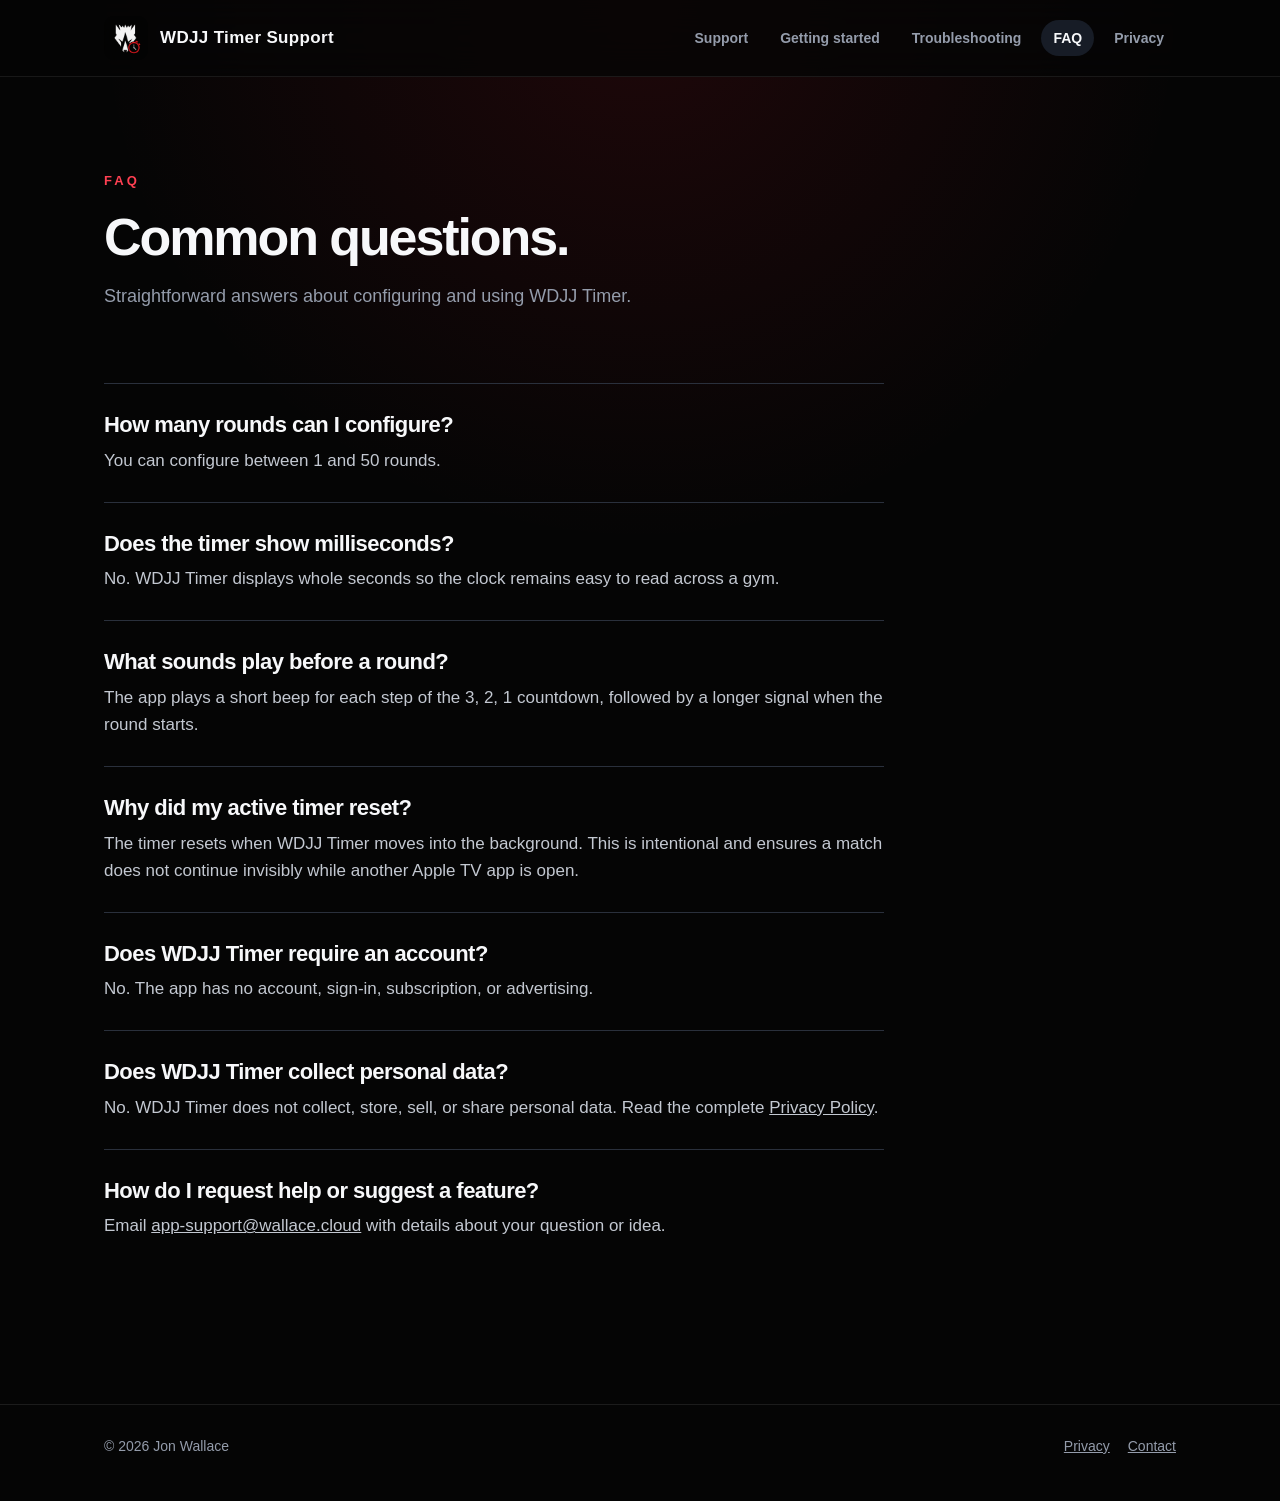
==== faq.html @ 1fcd08f4 "Create WDJJ Timer support site" ====
<!doctype html>
<html lang="en">
  <head>
    <meta charset="utf-8">
    <meta name="viewport" content="width=device-width, initial-scale=1">
    <meta name="description" content="Frequently asked questions about WDJJ Timer for Apple TV.">
    <meta name="theme-color" content="#050505">
    <title>FAQ · WDJJ Timer Support</title>
    <link rel="icon" href="assets/app-icon.png">
    <link rel="stylesheet" href="styles.css">
  </head>
  <body>
    <header class="site-header"><nav class="nav" aria-label="Primary navigation"><a class="brand" href="index.html"><img src="assets/app-icon.png" alt="">WDJJ Timer Support</a><div class="nav-links"><a href="index.html">Support</a><a href="getting-started.html">Getting started</a><a href="troubleshooting.html">Troubleshooting</a><a aria-current="page" href="faq.html">FAQ</a><a href="privacy.html">Privacy</a></div></nav></header>
    <main>
      <div class="page-intro"><p class="eyebrow">FAQ</p><h1>Common questions.</h1><p class="lead">Straightforward answers about configuring and using WDJJ Timer.</p></div>
      <article class="prose" style="max-width: 780px; padding-bottom: 96px">
        <div class="faq-item"><h2>How many rounds can I configure?</h2><p>You can configure between 1 and 50 rounds.</p></div>
        <div class="faq-item"><h2>Does the timer show milliseconds?</h2><p>No. WDJJ Timer displays whole seconds so the clock remains easy to read across a gym.</p></div>
        <div class="faq-item"><h2>What sounds play before a round?</h2><p>The app plays a short beep for each step of the 3, 2, 1 countdown, followed by a longer signal when the round starts.</p></div>
        <div class="faq-item"><h2>Why did my active timer reset?</h2><p>The timer resets when WDJJ Timer moves into the background. This is intentional and ensures a match does not continue invisibly while another Apple TV app is open.</p></div>
        <div class="faq-item"><h2>Does WDJJ Timer require an account?</h2><p>No. The app has no account, sign-in, subscription, or advertising.</p></div>
        <div class="faq-item"><h2>Does WDJJ Timer collect personal data?</h2><p>No. WDJJ Timer does not collect, store, sell, or share personal data. Read the complete <a href="privacy.html">Privacy Policy</a>.</p></div>
        <div class="faq-item"><h2>How do I request help or suggest a feature?</h2><p>Email <a href="mailto:app-support@wallace.cloud?subject=WDJJ%20Timer%20Support">app-support@wallace.cloud</a> with details about your question or idea.</p></div>
      </article>
    </main>
    <footer class="site-footer"><div class="footer-inner"><span>© 2026 Jon Wallace</span><div class="footer-links"><a href="privacy.html">Privacy</a><a href="mailto:app-support@wallace.cloud?subject=WDJJ%20Timer%20Support">Contact</a></div></div></footer>
  </body>
</html>
---- styles.css ----
:root {
  color-scheme: dark;
  --bg: #050505;
  --surface: #10141c;
  --surface-strong: #171c26;
  --line: #2a303c;
  --muted: #949cab;
  --text: #f7f8fa;
  --red: #ed1b2f;
  --red-bright: #ff4052;
  --green: #54e08b;
  --max: 1120px;
}

* {
  box-sizing: border-box;
}

html {
  scroll-behavior: smooth;
}

body {
  background:
    radial-gradient(circle at 50% 0%, rgba(237, 27, 47, 0.11), transparent 34rem),
    var(--bg);
  color: var(--text);
  font-family: -apple-system, BlinkMacSystemFont, "Segoe UI", sans-serif;
  line-height: 1.6;
  margin: 0;
  min-height: 100vh;
}

a {
  color: inherit;
}

.site-header {
  backdrop-filter: blur(18px);
  background: rgba(5, 5, 5, 0.82);
  border-bottom: 1px solid rgba(255, 255, 255, 0.08);
  position: sticky;
  top: 0;
  z-index: 10;
}

.nav {
  align-items: center;
  display: flex;
  gap: 28px;
  justify-content: space-between;
  margin: 0 auto;
  max-width: var(--max);
  min-height: 76px;
  padding: 12px 24px;
}

.brand {
  align-items: center;
  display: inline-flex;
  font-size: 17px;
  font-weight: 800;
  gap: 12px;
  letter-spacing: 0.02em;
  text-decoration: none;
}

.brand img {
  border-radius: 11px;
  height: 44px;
  width: 44px;
}

.nav-links {
  align-items: center;
  display: flex;
  flex-wrap: wrap;
  gap: 8px;
  justify-content: flex-end;
}

.nav-links a {
  border-radius: 999px;
  color: var(--muted);
  font-size: 14px;
  font-weight: 700;
  padding: 7px 12px;
  text-decoration: none;
}

.nav-links a:hover,
.nav-links a[aria-current="page"] {
  background: var(--surface-strong);
  color: var(--text);
}

main {
  margin: 0 auto;
  max-width: var(--max);
  padding: 0 24px;
}

.hero {
  align-items: center;
  display: grid;
  gap: 64px;
  grid-template-columns: 1.05fr 0.95fr;
  min-height: 610px;
  padding: 76px 0 68px;
}

.eyebrow {
  color: var(--red-bright);
  font-size: 13px;
  font-weight: 900;
  letter-spacing: 0.24em;
  margin: 0 0 18px;
  text-transform: uppercase;
}

h1,
h2,
h3,
p {
  margin-top: 0;
}

h1 {
  font-size: clamp(44px, 7vw, 78px);
  letter-spacing: -0.055em;
  line-height: 0.98;
  margin-bottom: 24px;
}

.hero-copy {
  color: #bbc1cc;
  font-size: 20px;
  max-width: 590px;
}

.actions {
  display: flex;
  flex-wrap: wrap;
  gap: 12px;
  margin-top: 34px;
}

.button {
  align-items: center;
  background: var(--red);
  border: 1px solid var(--red-bright);
  border-radius: 12px;
  display: inline-flex;
  font-size: 15px;
  font-weight: 850;
  justify-content: center;
  min-height: 48px;
  padding: 0 20px;
  text-decoration: none;
}

.button:hover {
  background: var(--red-bright);
}

.button.secondary {
  background: var(--surface);
  border-color: var(--line);
}

.button.secondary:hover {
  background: var(--surface-strong);
  border-color: #485162;
}

.timer-panel {
  background:
    linear-gradient(135deg, rgba(237, 27, 47, 0.1), transparent 38%),
    var(--surface);
  border: 1px solid rgba(237, 27, 47, 0.35);
  border-radius: 28px;
  box-shadow: 0 35px 90px rgba(0, 0, 0, 0.5);
  min-height: 380px;
  overflow: hidden;
  padding: 46px 34px;
  position: relative;
  text-align: center;
}

.timer-panel::before,
.timer-panel::after {
  background: var(--red);
  content: "";
  height: 4px;
  left: 34%;
  position: absolute;
  right: 34%;
}

.timer-panel::before {
  top: 0;
}

.timer-panel::after {
  bottom: 0;
}

.timer-mark {
  height: 320px;
  left: 50%;
  opacity: 0.08;
  position: absolute;
  top: 50%;
  transform: translate(-50%, -50%);
  width: 320px;
}

.timer-round,
.timer-value,
.timer-bars {
  position: relative;
}

.timer-round {
  color: var(--red-bright);
  font-size: 15px;
  font-weight: 900;
  letter-spacing: 0.26em;
  margin-top: 48px;
}

.timer-value {
  font-size: clamp(68px, 8vw, 100px);
  font-variant-numeric: tabular-nums;
  font-weight: 780;
  letter-spacing: -0.07em;
  line-height: 1.1;
  margin: 16px 0 35px;
}

.timer-bars {
  display: flex;
  gap: 8px;
  justify-content: center;
}

.timer-bars span {
  background: #353b46;
  border-radius: 2px;
  height: 7px;
  transform: skewX(-20deg);
  width: 38px;
}

.timer-bars .done {
  background: rgba(237, 27, 47, 0.6);
}

.timer-bars .current {
  background: var(--red-bright);
  box-shadow: 0 0 18px rgba(237, 27, 47, 0.8);
  transform: skewX(-20deg) scaleY(1.35);
}

.section {
  border-top: 1px solid rgba(255, 255, 255, 0.09);
  padding: 76px 0;
}

.section-heading {
  max-width: 700px;
}

.section-heading h2,
.page-intro h1 {
  font-size: clamp(34px, 5vw, 52px);
  letter-spacing: -0.04em;
  line-height: 1.05;
  margin-bottom: 18px;
}

.section-heading p,
.page-intro .lead {
  color: var(--muted);
  font-size: 18px;
}

.card-grid {
  display: grid;
  gap: 18px;
  grid-template-columns: repeat(3, 1fr);
  margin-top: 38px;
}

.card {
  background: linear-gradient(145deg, var(--surface-strong), var(--surface));
  border: 1px solid var(--line);
  border-radius: 18px;
  min-height: 220px;
  padding: 28px;
  text-decoration: none;
  transition: border-color 160ms ease, transform 160ms ease;
}

a.card:hover {
  border-color: rgba(237, 27, 47, 0.75);
  transform: translateY(-3px);
}

.card-number {
  color: var(--red-bright);
  display: block;
  font-size: 13px;
  font-weight: 900;
  letter-spacing: 0.18em;
  margin-bottom: 44px;
}

.card h3 {
  font-size: 22px;
  line-height: 1.2;
  margin-bottom: 10px;
}

.card p {
  color: var(--muted);
  margin-bottom: 0;
}

.support-strip {
  align-items: center;
  background: linear-gradient(110deg, rgba(237, 27, 47, 0.2), rgba(16, 20, 28, 0.9));
  border: 1px solid rgba(237, 27, 47, 0.35);
  border-radius: 22px;
  display: flex;
  gap: 28px;
  justify-content: space-between;
  padding: 34px;
}

.support-strip h2 {
  font-size: 28px;
  margin-bottom: 4px;
}

.support-strip p {
  color: #bdc3ce;
  margin-bottom: 0;
}

.page-intro {
  max-width: 780px;
  padding: 94px 0 54px;
}

.content-layout {
  display: grid;
  gap: 60px;
  grid-template-columns: 230px minmax(0, 720px);
  padding-bottom: 96px;
}

.toc {
  align-self: start;
  border-left: 2px solid var(--line);
  padding-left: 18px;
  position: sticky;
  top: 112px;
}

.toc strong {
  display: block;
  font-size: 13px;
  letter-spacing: 0.16em;
  margin-bottom: 12px;
  text-transform: uppercase;
}

.toc a {
  color: var(--muted);
  display: block;
  font-size: 14px;
  padding: 5px 0;
  text-decoration: none;
}

.toc a:hover {
  color: var(--text);
}

.prose section {
  border-top: 1px solid var(--line);
  padding: 38px 0;
  scroll-margin-top: 100px;
}

.prose section:first-child {
  border-top: 0;
  padding-top: 0;
}

.prose h2 {
  font-size: 29px;
  letter-spacing: -0.025em;
  line-height: 1.2;
}

.prose h3 {
  font-size: 20px;
  margin-bottom: 8px;
  margin-top: 30px;
}

.prose p,
.prose li {
  color: #c3c8d1;
  font-size: 17px;
}

.prose li + li {
  margin-top: 9px;
}

.steps {
  counter-reset: steps;
  list-style: none;
  padding: 0;
}

.steps li {
  background: var(--surface);
  border: 1px solid var(--line);
  border-radius: 15px;
  counter-increment: steps;
  margin-top: 12px;
  padding: 20px 20px 20px 66px;
  position: relative;
}

.steps li::before {
  align-items: center;
  background: var(--red);
  border-radius: 10px;
  color: white;
  content: counter(steps);
  display: flex;
  font-size: 14px;
  font-weight: 900;
  height: 34px;
  justify-content: center;
  left: 18px;
  position: absolute;
  top: 17px;
  width: 34px;
}

.callout {
  background: rgba(84, 224, 139, 0.07);
  border: 1px solid rgba(84, 224, 139, 0.28);
  border-radius: 14px;
  color: #d5f9e3;
  margin: 24px 0;
  padding: 18px 20px;
}

.faq-item {
  border-top: 1px solid var(--line);
  padding: 28px 0;
}

.faq-item h2 {
  font-size: 22px;
  margin-bottom: 8px;
}

.faq-item p {
  color: #c3c8d1;
  margin-bottom: 0;
}

.meta {
  color: var(--muted);
  font-size: 14px;
}

.site-footer {
  border-top: 1px solid rgba(255, 255, 255, 0.09);
  color: var(--muted);
  margin-top: 40px;
}

.footer-inner {
  display: flex;
  font-size: 14px;
  gap: 24px;
  justify-content: space-between;
  margin: 0 auto;
  max-width: var(--max);
  padding: 30px 24px 44px;
}

.footer-links {
  display: flex;
  flex-wrap: wrap;
  gap: 18px;
}

.footer-links a:hover {
  color: var(--text);
}

@media (max-width: 850px) {
  .nav {
    align-items: flex-start;
    flex-direction: column;
    gap: 8px;
  }

  .nav-links {
    justify-content: flex-start;
  }

  .hero {
    gap: 44px;
    grid-template-columns: 1fr;
    padding-top: 58px;
  }

  .timer-panel {
    min-height: 340px;
  }

  .card-grid {
    grid-template-columns: 1fr;
  }

  .card {
    min-height: 0;
  }

  .card-number {
    margin-bottom: 28px;
  }

  .content-layout {
    grid-template-columns: 1fr;
  }

  .toc {
    display: none;
  }
}

@media (max-width: 600px) {
  main {
    padding: 0 18px;
  }

  .nav {
    padding-left: 18px;
    padding-right: 18px;
  }

  .nav-links {
    gap: 2px;
  }

  .nav-links a {
    font-size: 13px;
    padding: 6px 8px;
  }

  .hero-copy {
    font-size: 18px;
  }

  .timer-panel {
    padding-left: 18px;
    padding-right: 18px;
  }

  .support-strip,
  .footer-inner {
    align-items: flex-start;
    flex-direction: column;
  }
}

@media (prefers-reduced-motion: reduce) {
  html {
    scroll-behavior: auto;
  }

  .card {
    transition: none;
  }
}
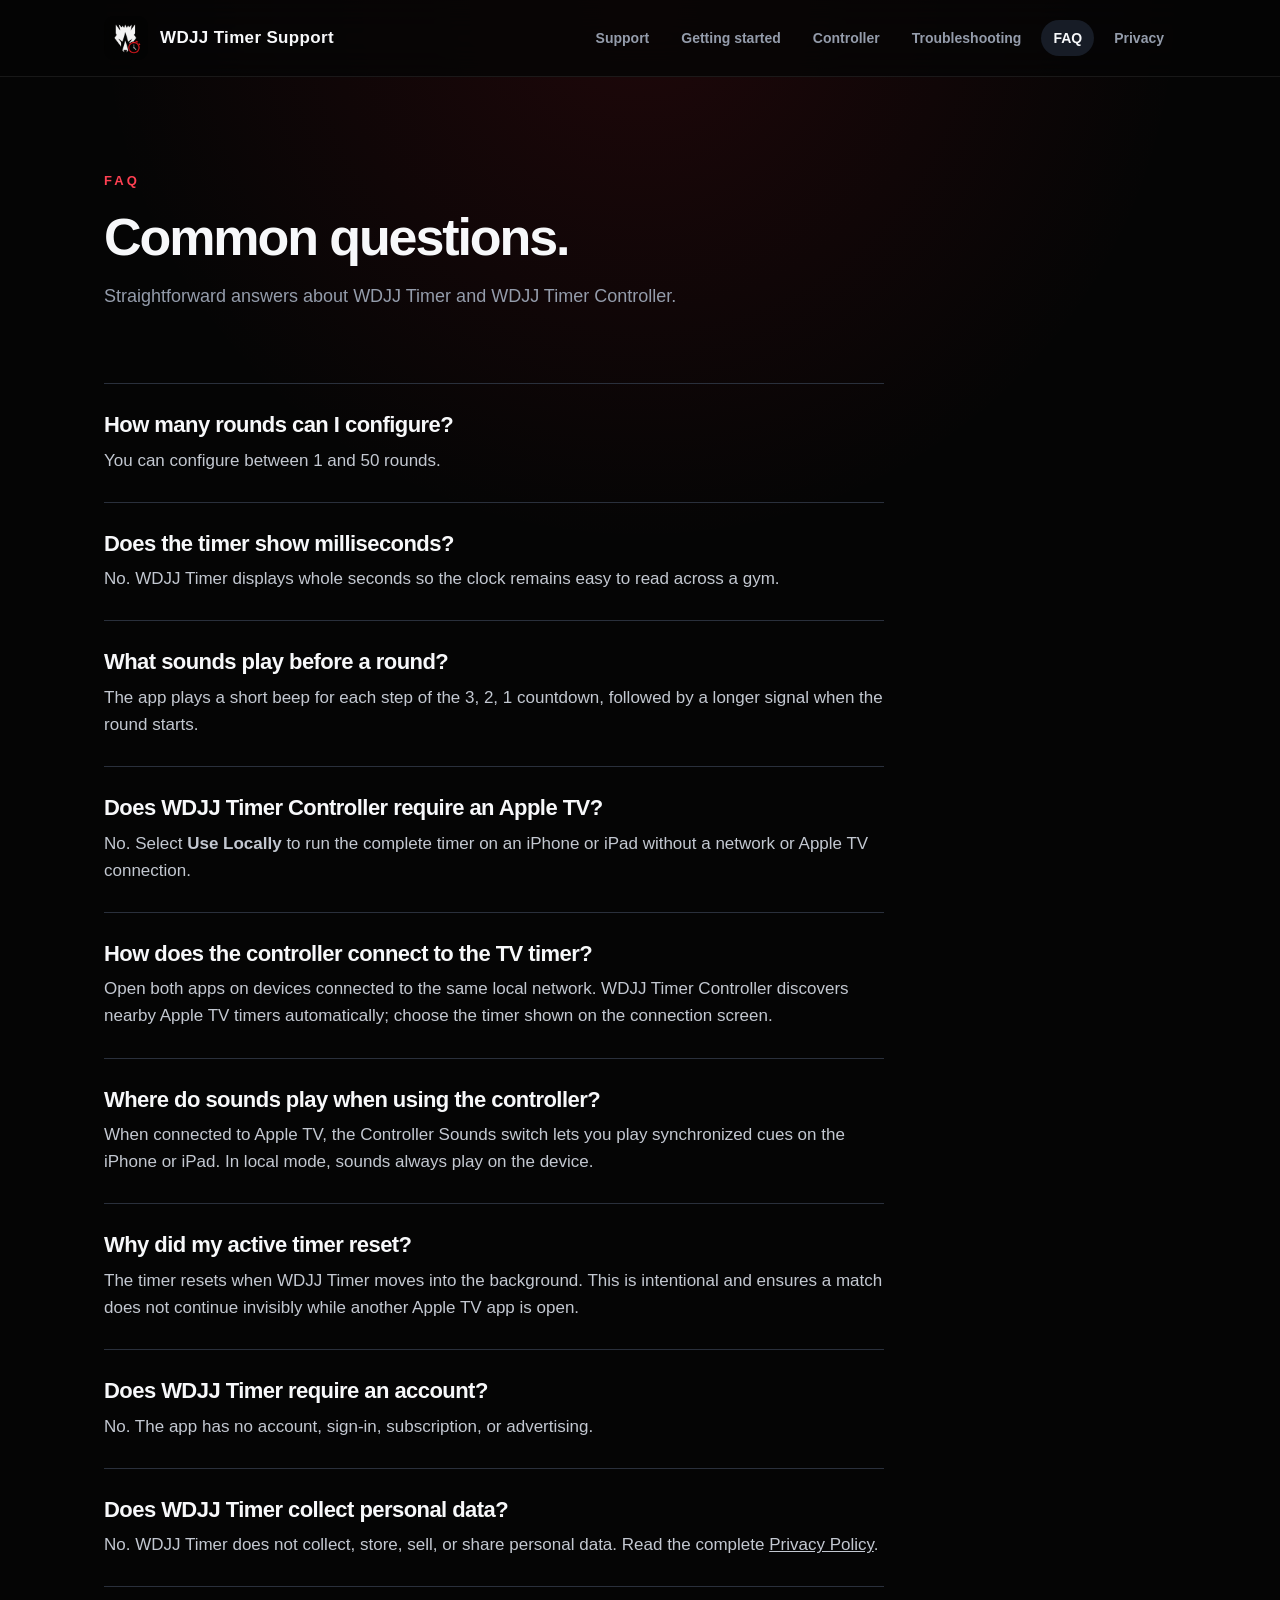
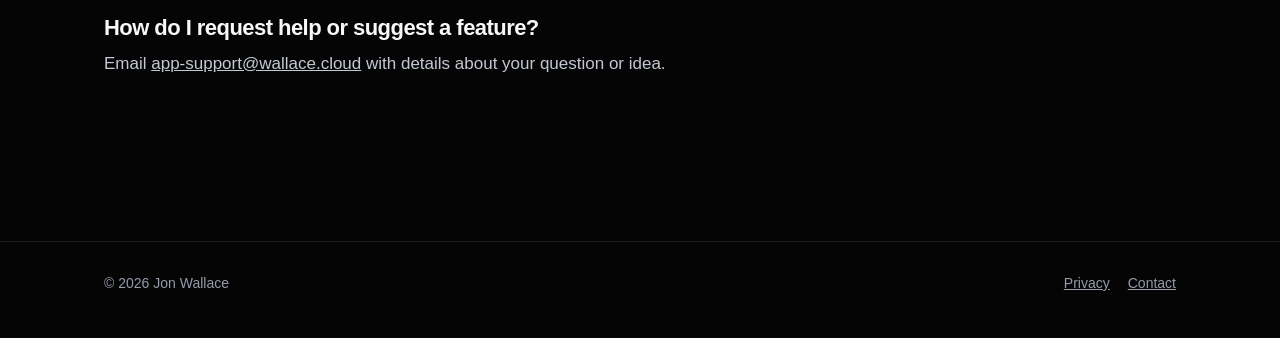
==== commit ce1b07c6: "Add Timer Controller support content" ====
--- a/faq.html
+++ b/faq.html
@@ -3,20 +3,23 @@
   <head>
     <meta charset="utf-8">
     <meta name="viewport" content="width=device-width, initial-scale=1">
-    <meta name="description" content="Frequently asked questions about WDJJ Timer for Apple TV.">
+    <meta name="description" content="Frequently asked questions about WDJJ Timer and WDJJ Timer Controller.">
     <meta name="theme-color" content="#050505">
     <title>FAQ · WDJJ Timer Support</title>
     <link rel="icon" href="assets/app-icon.png">
     <link rel="stylesheet" href="styles.css">
   </head>
   <body>
-    <header class="site-header"><nav class="nav" aria-label="Primary navigation"><a class="brand" href="index.html"><img src="assets/app-icon.png" alt="">WDJJ Timer Support</a><div class="nav-links"><a href="index.html">Support</a><a href="getting-started.html">Getting started</a><a href="troubleshooting.html">Troubleshooting</a><a aria-current="page" href="faq.html">FAQ</a><a href="privacy.html">Privacy</a></div></nav></header>
+    <header class="site-header"><nav class="nav" aria-label="Primary navigation"><a class="brand" href="index.html"><img src="assets/app-icon.png" alt="">WDJJ Timer Support</a><div class="nav-links"><a href="index.html">Support</a><a href="getting-started.html">Getting started</a><a href="controller.html">Controller</a><a href="troubleshooting.html">Troubleshooting</a><a aria-current="page" href="faq.html">FAQ</a><a href="privacy.html">Privacy</a></div></nav></header>
     <main>
-      <div class="page-intro"><p class="eyebrow">FAQ</p><h1>Common questions.</h1><p class="lead">Straightforward answers about configuring and using WDJJ Timer.</p></div>
+      <div class="page-intro"><p class="eyebrow">FAQ</p><h1>Common questions.</h1><p class="lead">Straightforward answers about WDJJ Timer and WDJJ Timer Controller.</p></div>
       <article class="prose" style="max-width: 780px; padding-bottom: 96px">
         <div class="faq-item"><h2>How many rounds can I configure?</h2><p>You can configure between 1 and 50 rounds.</p></div>
         <div class="faq-item"><h2>Does the timer show milliseconds?</h2><p>No. WDJJ Timer displays whole seconds so the clock remains easy to read across a gym.</p></div>
         <div class="faq-item"><h2>What sounds play before a round?</h2><p>The app plays a short beep for each step of the 3, 2, 1 countdown, followed by a longer signal when the round starts.</p></div>
+        <div class="faq-item"><h2>Does WDJJ Timer Controller require an Apple TV?</h2><p>No. Select <strong>Use Locally</strong> to run the complete timer on an iPhone or iPad without a network or Apple TV connection.</p></div>
+        <div class="faq-item"><h2>How does the controller connect to the TV timer?</h2><p>Open both apps on devices connected to the same local network. WDJJ Timer Controller discovers nearby Apple TV timers automatically; choose the timer shown on the connection screen.</p></div>
+        <div class="faq-item"><h2>Where do sounds play when using the controller?</h2><p>When connected to Apple TV, the Controller Sounds switch lets you play synchronized cues on the iPhone or iPad. In local mode, sounds always play on the device.</p></div>
         <div class="faq-item"><h2>Why did my active timer reset?</h2><p>The timer resets when WDJJ Timer moves into the background. This is intentional and ensures a match does not continue invisibly while another Apple TV app is open.</p></div>
         <div class="faq-item"><h2>Does WDJJ Timer require an account?</h2><p>No. The app has no account, sign-in, subscription, or advertising.</p></div>
         <div class="faq-item"><h2>Does WDJJ Timer collect personal data?</h2><p>No. WDJJ Timer does not collect, store, sell, or share personal data. Read the complete <a href="privacy.html">Privacy Policy</a>.</p></div>
--- a/styles.css
+++ b/styles.css
@@ -288,7 +288,7 @@
 .card-grid {
   display: grid;
   gap: 18px;
-  grid-template-columns: repeat(3, 1fr);
+  grid-template-columns: repeat(2, 1fr);
   margin-top: 38px;
 }
 
@@ -595,4 +595,3 @@
     transition: none;
   }
 }
-
